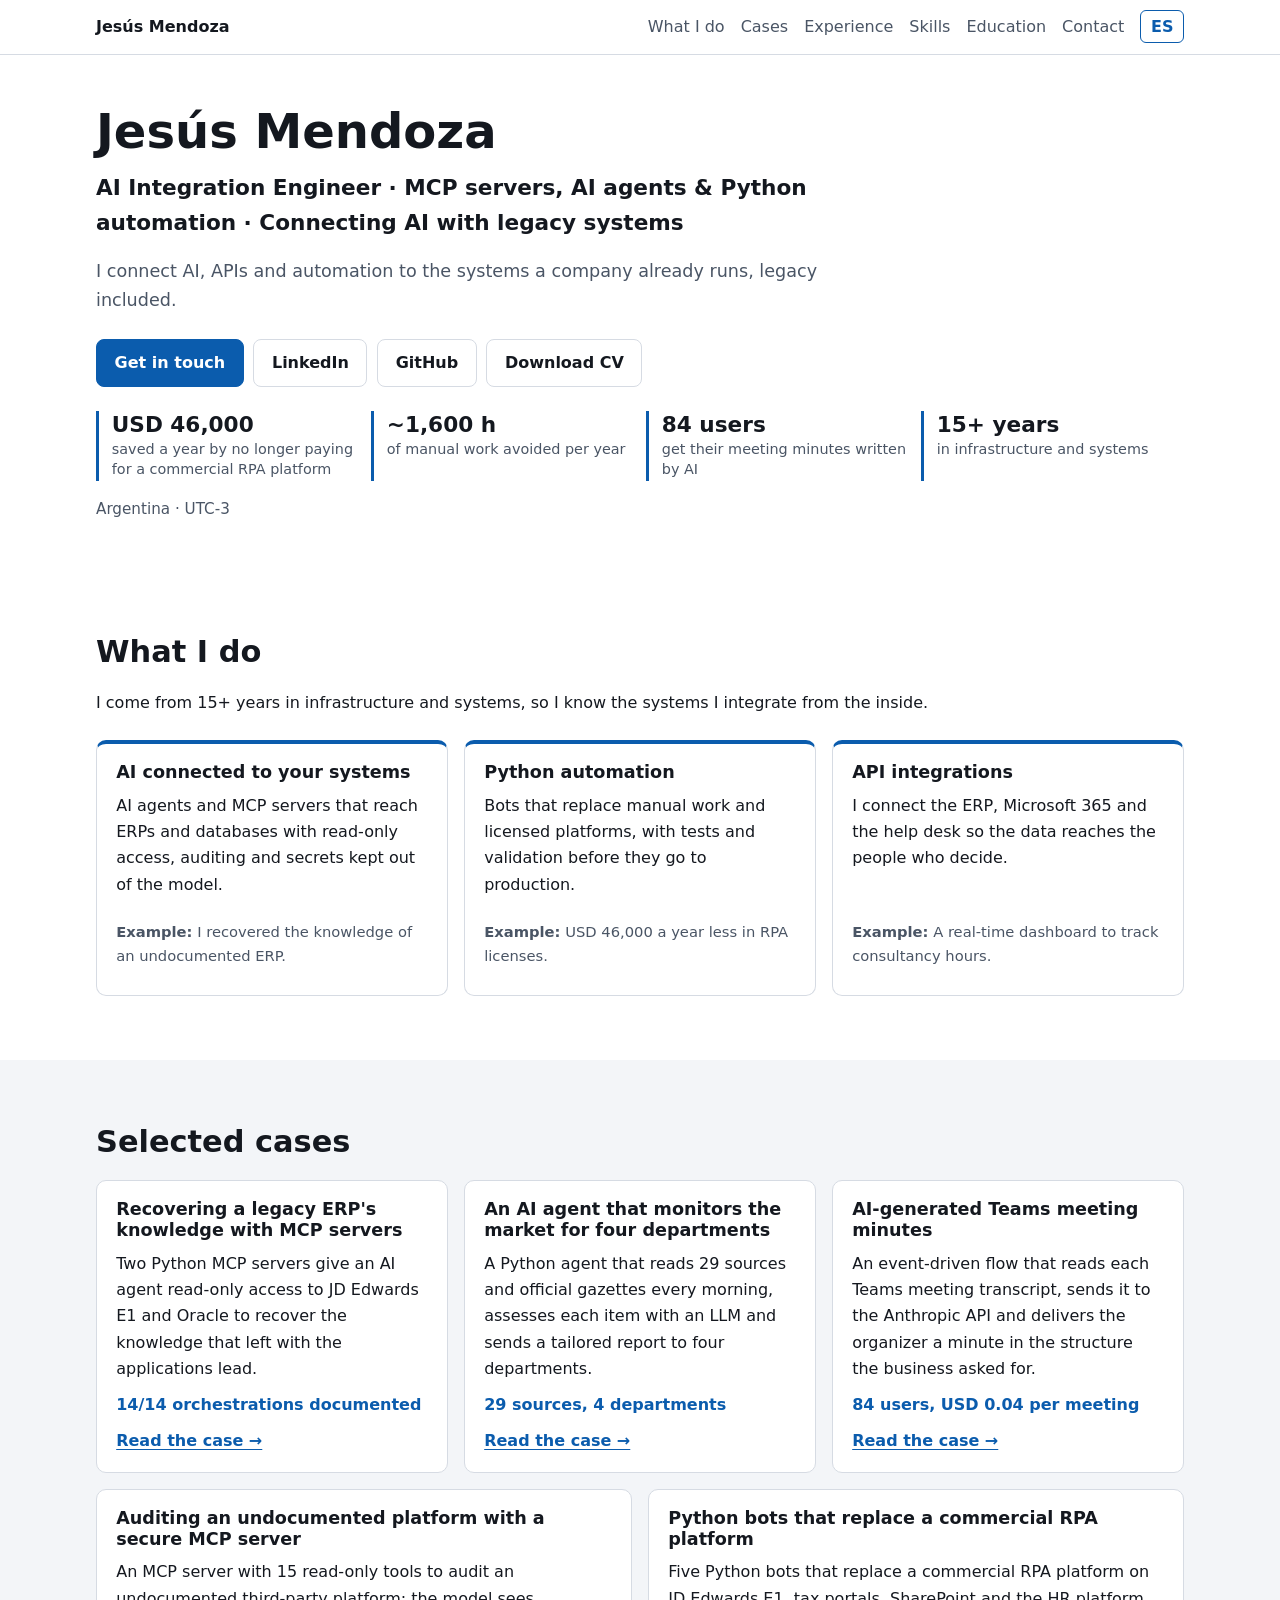
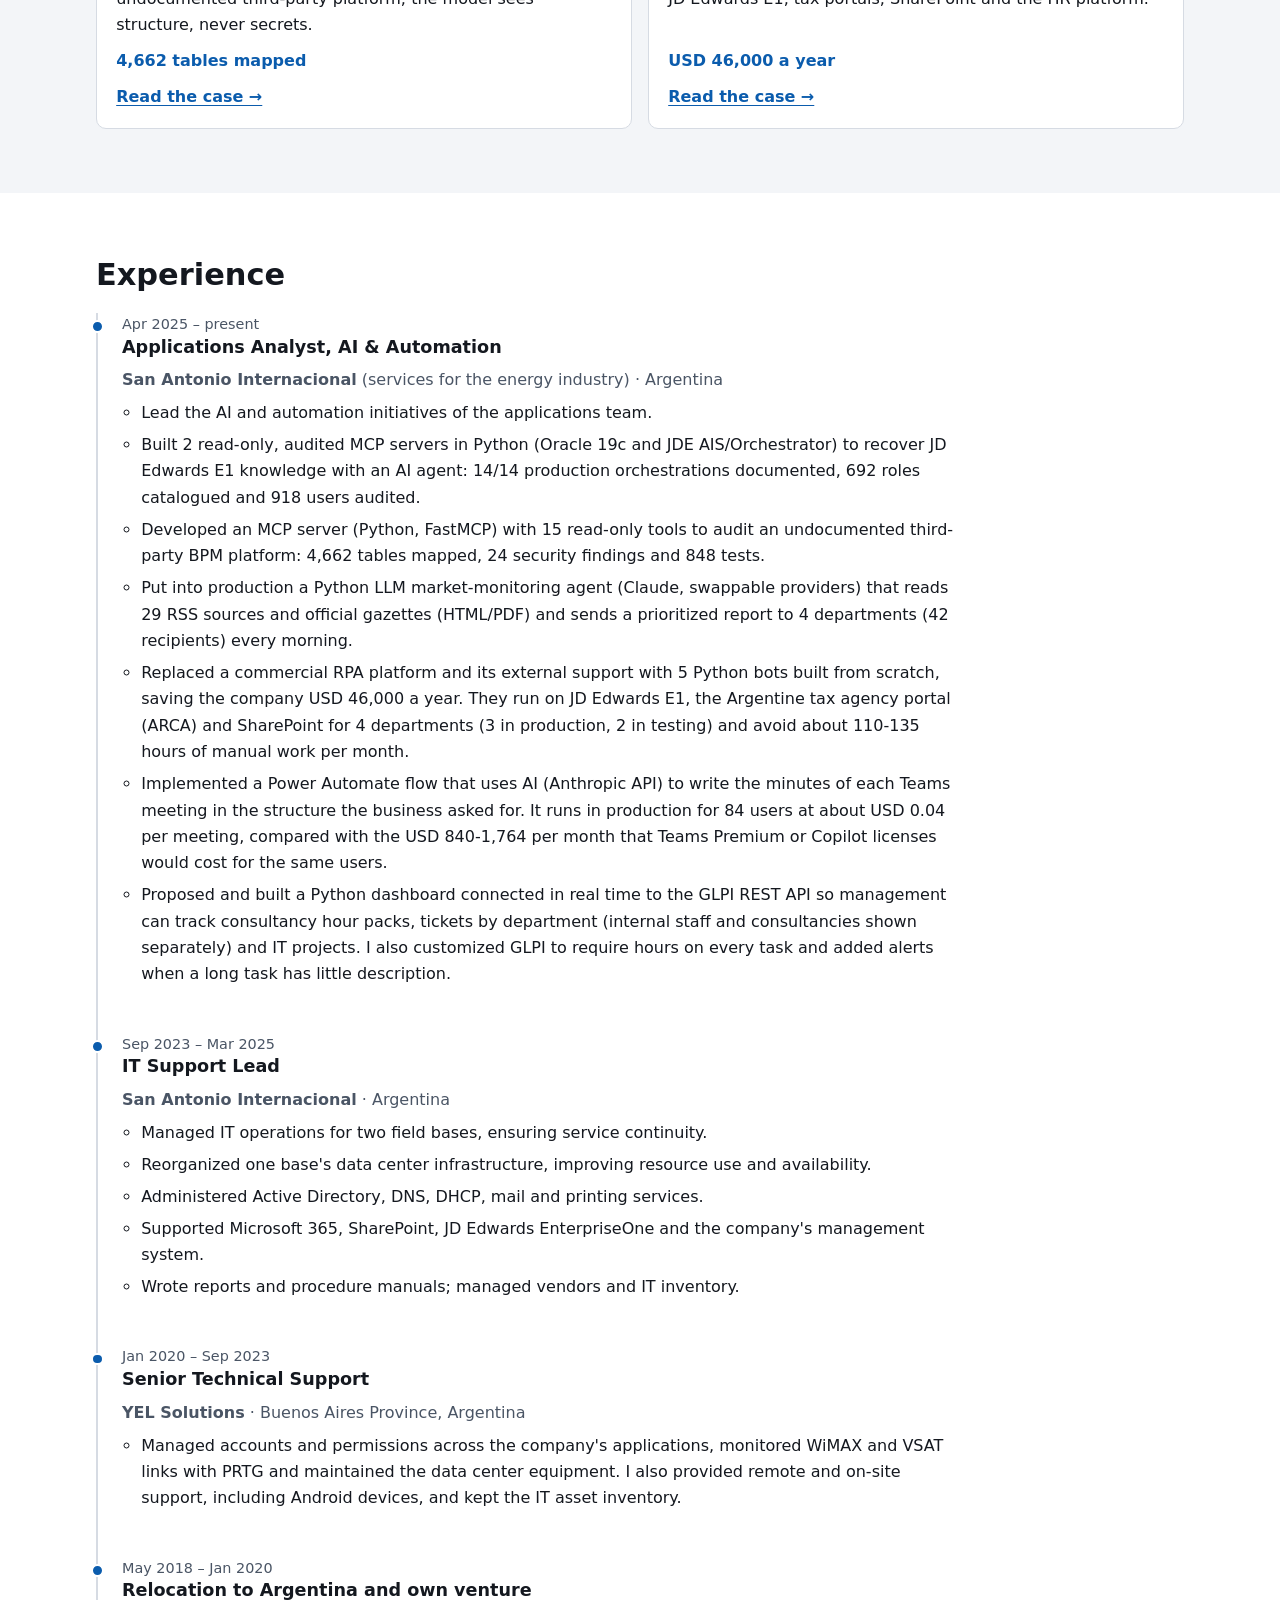
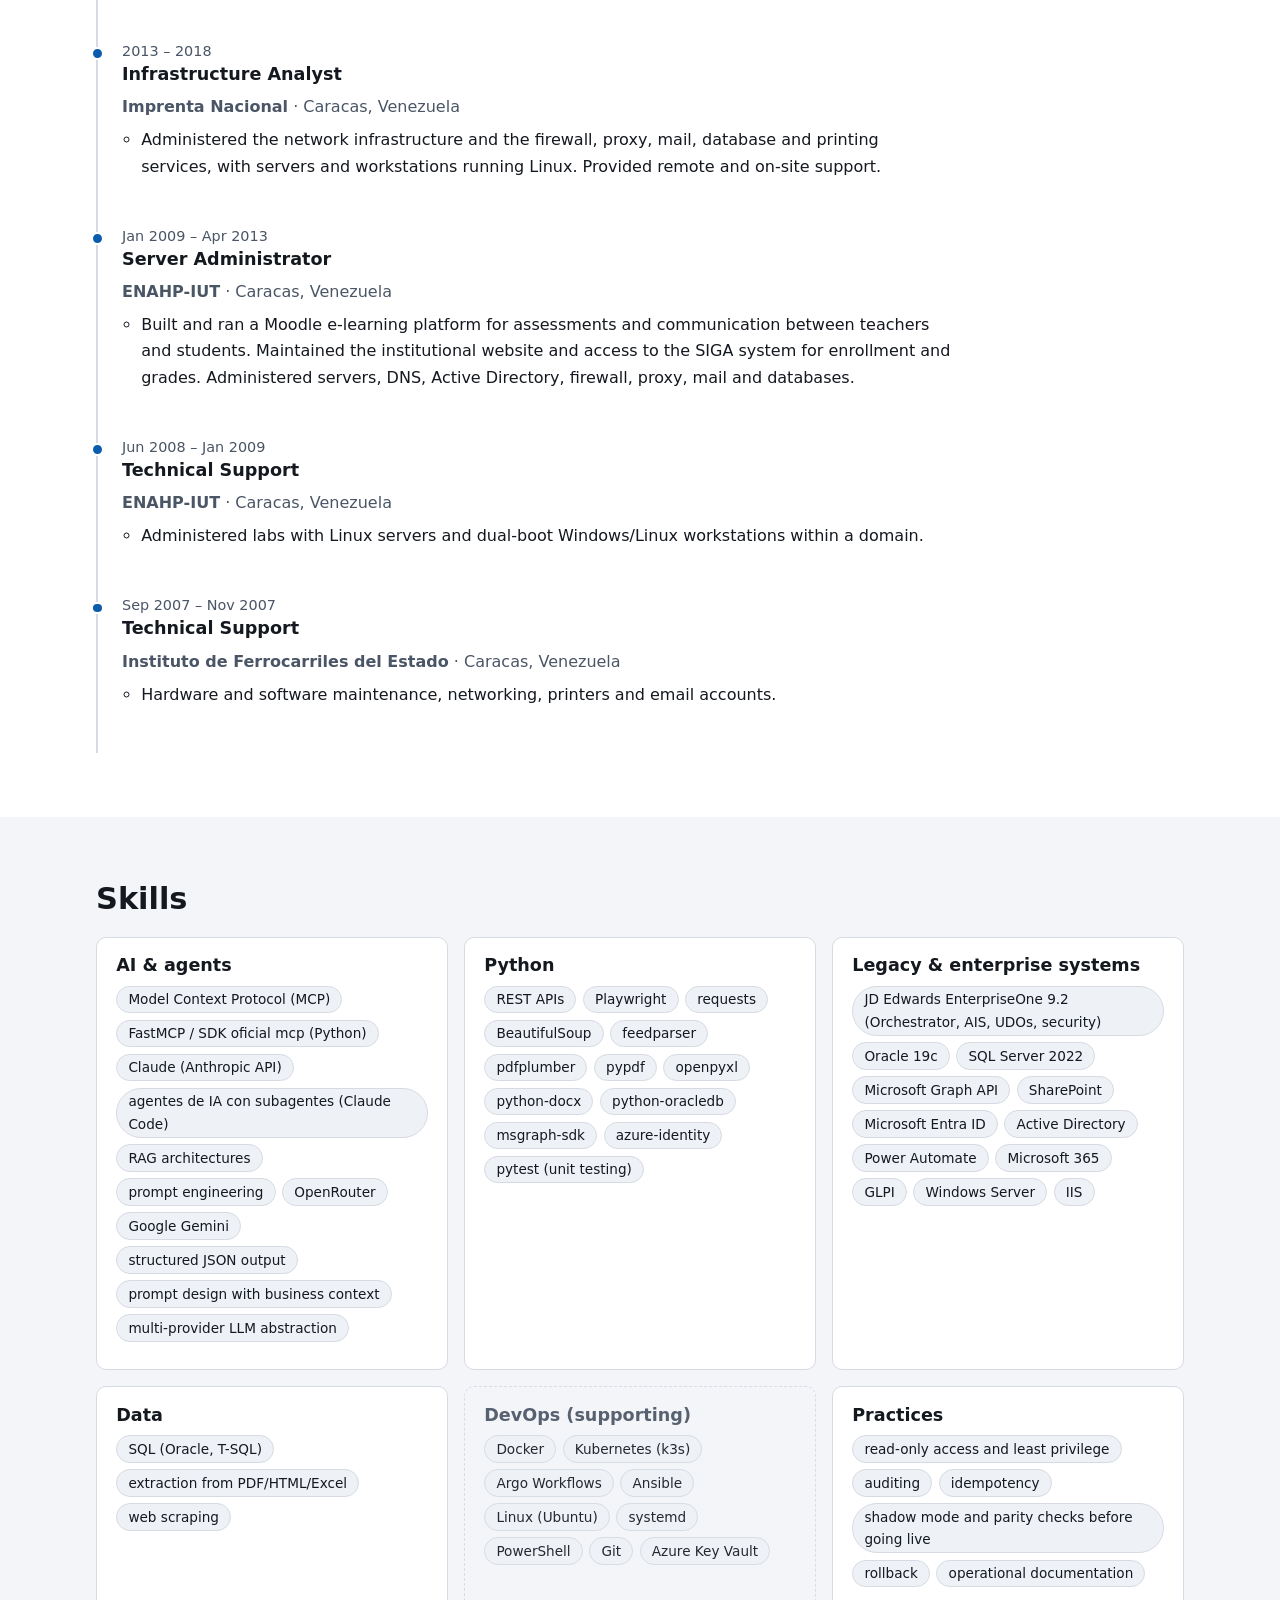
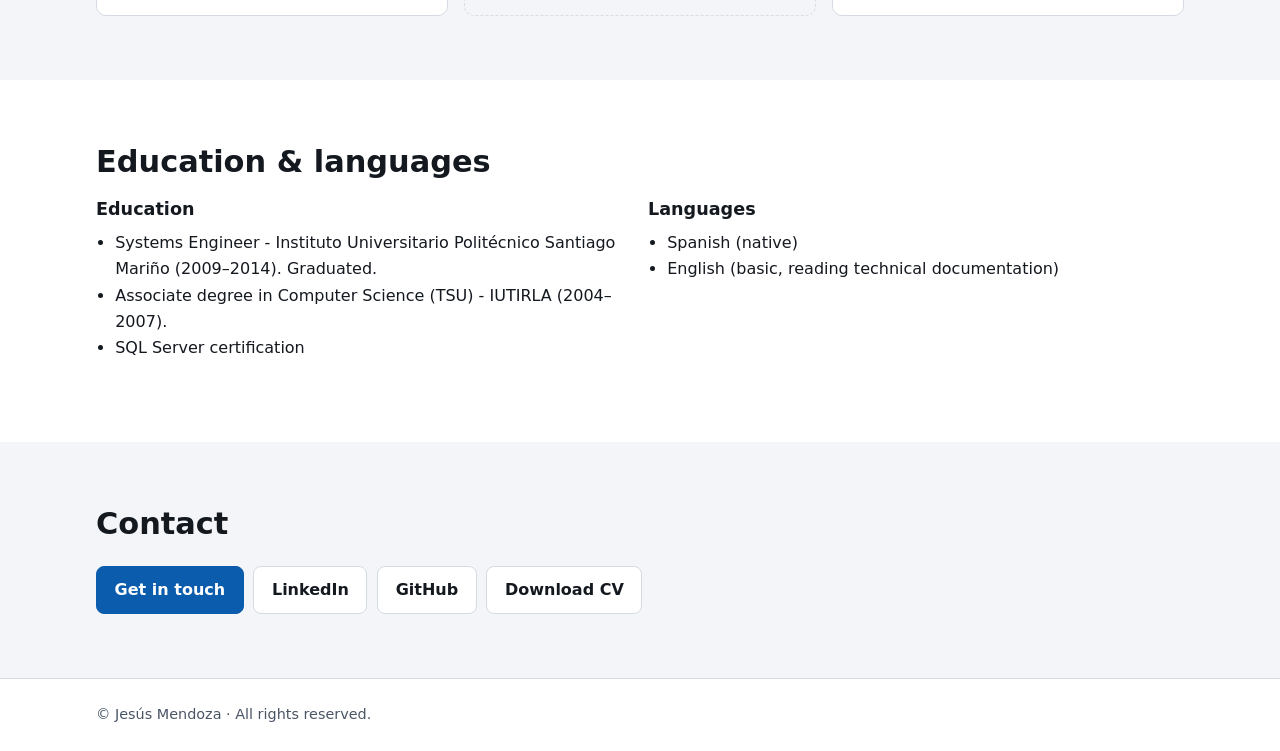
==== en/index.html @ 0bdad5e6 "Publish portfolio site" ====
<!doctype html>
<html lang="en">
<head>
<meta charset="utf-8">
<meta name="viewport" content="width=device-width, initial-scale=1">
<title>Jesús Mendoza - AI Integration Engineer</title>
<meta name="description" content="I connect AI, APIs and automation to the systems a company already runs, legacy included.">
<meta name="color-scheme" content="light dark">
<link rel="canonical" href="https://jesusmendoza-dev.github.io/en/">
<link rel="alternate" hreflang="es" href="https://jesusmendoza-dev.github.io/">
<link rel="alternate" hreflang="en" href="https://jesusmendoza-dev.github.io/en/">
<link rel="alternate" hreflang="x-default" href="https://jesusmendoza-dev.github.io/">
<meta property="og:type" content="website">
<meta property="og:site_name" content="Jesús Mendoza">
<meta property="og:title" content="Jesús Mendoza - AI Integration Engineer">
<meta property="og:description" content="I connect AI, APIs and automation to the systems a company already runs, legacy included.">
<meta property="og:url" content="https://jesusmendoza-dev.github.io/en/">
<meta property="og:locale" content="en_US">
<meta name="twitter:card" content="summary">
<link rel="icon" href="data:,">
<link rel="stylesheet" href="/assets/style.css">
<script type="application/ld+json">{"@context":"https://schema.org","@type":"Person","name":"Jesús Mendoza","jobTitle":"AI Integration Engineer","url":"https://jesusmendoza-dev.github.io/","sameAs":["https://www.linkedin.com/in/jesusmendoza-dev","https://github.com/jesusmendoza-dev"]}</script>
</head>
<body>
<a class="skip" href="#main">Skip to content</a>
<header class="site-header">
<div class="wrap bar">
<a class="brand" href="/en/">Jesús Mendoza</a>
<nav aria-label="Main" class="nav"><a href="/en/#que-hago">What I do</a><a href="/en/#casos">Cases</a><a href="/en/#experiencia">Experience</a><a href="/en/#aptitudes">Skills</a><a href="/en/#formacion">Education</a><a href="/en/#contacto">Contact</a></nav>
<a class="lang" href="/" hreflang="es" lang="es" aria-label="Español">ES</a>
</div>
</header>
<main id="main">
<section class="hero"><div class="wrap"><h1>Jesús Mendoza</h1><p class="headline">AI Integration Engineer · MCP servers, AI agents &amp; Python automation · Connecting AI with legacy systems</p><p class="hook">I connect AI, APIs and automation to the systems a company already runs, legacy included.</p><div class="cta"><a class="btn primary" href="mailto:jesusmendoza215@gmail.com">Get in touch</a><a class="btn" href="https://www.linkedin.com/in/jesusmendoza-dev" rel="me noopener">LinkedIn</a><a class="btn" href="https://github.com/jesusmendoza-dev" rel="me noopener">GitHub</a><a class="btn" href="/cv/jesus-mendoza-cv-en.pdf" download>Download CV</a></div><ul class="results"><li class="result"><strong>USD 46,000</strong><span>saved a year by no longer paying for a commercial RPA platform</span></li><li class="result"><strong>~1,600 h</strong><span>of manual work avoided per year</span></li><li class="result"><strong>84 users</strong><span>get their meeting minutes written by AI</span></li><li class="result"><strong>15+ years</strong><span>in infrastructure and systems</span></li></ul><p class="facts">Argentina · UTC-3</p></div></section><section id="que-hago" class="section"><div class="wrap"><h2>What I do</h2><div class="prose"><p class="do-intro">I come from 15+ years in infrastructure and systems, so I know the systems I integrate from the inside.</p></div><div class="pillars"><article class="pillar"><h3>AI connected to your systems</h3><p>AI agents and MCP servers that reach ERPs and databases with read-only access, auditing and secrets kept out of the model.</p><p class="example"><strong>Example:</strong> I recovered the knowledge of an undocumented ERP.</p></article><article class="pillar"><h3>Python automation</h3><p>Bots that replace manual work and licensed platforms, with tests and validation before they go to production.</p><p class="example"><strong>Example:</strong> USD 46,000 a year less in RPA licenses.</p></article><article class="pillar"><h3>API integrations</h3><p>I connect the ERP, Microsoft 365 and the help desk so the data reaches the people who decide.</p><p class="example"><strong>Example:</strong> A real-time dashboard to track consultancy hours.</p></article></div></div></section><section id="casos" class="section alt"><div class="wrap"><h2>Selected cases</h2><div class="cards"><article class="card"><h3><a href="/en/cases/mcp-erp-legacy/">Recovering a legacy ERP&#x27;s knowledge with MCP servers</a></h3><p>Two Python MCP servers give an AI agent read-only access to JD Edwards E1 and Oracle to recover the knowledge that left with the applications lead.</p><p class="metric">14/14 orchestrations documented</p><p class="more-p"><a class="more" href="/en/cases/mcp-erp-legacy/">Read the case →</a></p></article><article class="card"><h3><a href="/en/cases/agente-monitor/">An AI agent that monitors the market for four departments</a></h3><p>A Python agent that reads 29 sources and official gazettes every morning, assesses each item with an LLM and sends a tailored report to four departments.</p><p class="metric">29 sources, 4 departments</p><p class="more-p"><a class="more" href="/en/cases/agente-monitor/">Read the case →</a></p></article><article class="card"><h3><a href="/en/cases/minutas/">AI-generated Teams meeting minutes</a></h3><p>An event-driven flow that reads each Teams meeting transcript, sends it to the Anthropic API and delivers the organizer a minute in the structure the business asked for.</p><p class="metric">84 users, USD 0.04 per meeting</p><p class="more-p"><a class="more" href="/en/cases/minutas/">Read the case →</a></p></article><article class="card"><h3><a href="/en/cases/mcp-auditoria/">Auditing an undocumented platform with a secure MCP server</a></h3><p>An MCP server with 15 read-only tools to audit an undocumented third-party platform; the model sees structure, never secrets.</p><p class="metric">4,662 tables mapped</p><p class="more-p"><a class="more" href="/en/cases/mcp-auditoria/">Read the case →</a></p></article><article class="card"><h3><a href="/en/cases/bots-python/">Python bots that replace a commercial RPA platform</a></h3><p>Five Python bots that replace a commercial RPA platform on JD Edwards E1, tax portals, SharePoint and the HR platform.</p><p class="metric">USD 46,000 a year</p><p class="more-p"><a class="more" href="/en/cases/bots-python/">Read the case →</a></p></article></div></div></section><section id="experiencia" class="section"><div class="wrap"><h2>Experience</h2><ol class="timeline"><li class="job"><p class="dates">Apr 2025 – present</p><h3>Applications Analyst, AI &amp; Automation</h3><p class=meta><strong>San Antonio Internacional</strong> (services for the energy industry) · Argentina</p><ul><li>Lead the AI and automation initiatives of the applications team.</li><li>Built 2 read-only, audited MCP servers in Python (Oracle 19c and JDE AIS/Orchestrator) to recover JD Edwards E1 knowledge with an AI agent: 14/14 production orchestrations documented, 692 roles catalogued and 918 users audited.</li><li>Developed an MCP server (Python, FastMCP) with 15 read-only tools to audit an undocumented third-party BPM platform: 4,662 tables mapped, 24 security findings and 848 tests.</li><li>Put into production a Python LLM market-monitoring agent (Claude, swappable providers) that reads 29 RSS sources and official gazettes (HTML/PDF) and sends a prioritized report to 4 departments (42 recipients) every morning.</li><li>Replaced a commercial RPA platform and its external support with 5 Python bots built from scratch, saving the company USD 46,000 a year. They run on JD Edwards E1, the Argentine tax agency portal (ARCA) and SharePoint for 4 departments (3 in production, 2 in testing) and avoid about 110-135 hours of manual work per month.</li><li>Implemented a Power Automate flow that uses AI (Anthropic API) to write the minutes of each Teams meeting in the structure the business asked for. It runs in production for 84 users at about USD 0.04 per meeting, compared with the USD 840-1,764 per month that Teams Premium or Copilot licenses would cost for the same users.</li><li>Proposed and built a Python dashboard connected in real time to the GLPI REST API so management can track consultancy hour packs, tickets by department (internal staff and consultancies shown separately) and IT projects. I also customized GLPI to require hours on every task and added alerts when a long task has little description.</li></ul></li><li class="job"><p class="dates">Sep 2023 – Mar 2025</p><h3>IT Support Lead</h3><p class=meta><strong>San Antonio Internacional</strong> · Argentina</p><ul><li>Managed IT operations for two field bases, ensuring service continuity.</li><li>Reorganized one base&#x27;s data center infrastructure, improving resource use and availability.</li><li>Administered Active Directory, DNS, DHCP, mail and printing services.</li><li>Supported Microsoft 365, SharePoint, JD Edwards EnterpriseOne and the company&#x27;s management system.</li><li>Wrote reports and procedure manuals; managed vendors and IT inventory.</li></ul></li><li class="job"><p class="dates">Jan 2020 – Sep 2023</p><h3>Senior Technical Support</h3><p class=meta><strong>YEL Solutions</strong> · Buenos Aires Province, Argentina</p><ul><li>Managed accounts and permissions across the company&#x27;s applications, monitored WiMAX and VSAT links with PRTG and maintained the data center equipment. I also provided remote and on-site support, including Android devices, and kept the IT asset inventory.</li></ul></li><li class="job"><p class="dates">May 2018 – Jan 2020</p><h3>Relocation to Argentina and own venture</h3></li><li class="job"><p class="dates">2013 – 2018</p><h3>Infrastructure Analyst</h3><p class=meta><strong>Imprenta Nacional</strong> · Caracas, Venezuela</p><ul><li>Administered the network infrastructure and the firewall, proxy, mail, database and printing services, with servers and workstations running Linux. Provided remote and on-site support.</li></ul></li><li class="job"><p class="dates">Jan 2009 – Apr 2013</p><h3>Server Administrator</h3><p class=meta><strong>ENAHP-IUT</strong> · Caracas, Venezuela</p><ul><li>Built and ran a Moodle e-learning platform for assessments and communication between teachers and students. Maintained the institutional website and access to the SIGA system for enrollment and grades. Administered servers, DNS, Active Directory, firewall, proxy, mail and databases.</li></ul></li><li class="job"><p class="dates">Jun 2008 – Jan 2009</p><h3>Technical Support</h3><p class=meta><strong>ENAHP-IUT</strong> · Caracas, Venezuela</p><ul><li>Administered labs with Linux servers and dual-boot Windows/Linux workstations within a domain.</li></ul></li><li class="job"><p class="dates">Sep 2007 – Nov 2007</p><h3>Technical Support</h3><p class=meta><strong>Instituto de Ferrocarriles del Estado</strong> · Caracas, Venezuela</p><ul><li>Hardware and software maintenance, networking, printers and email accounts.</li></ul></li></ol></div></section><section id="aptitudes" class="section alt"><div class="wrap"><h2>Skills</h2><div class="skills"><div class="skill"><h3>AI &amp; agents</h3><ul class="chips"><li>Model Context Protocol (MCP)</li><li>FastMCP / SDK oficial mcp (Python)</li><li>Claude (Anthropic API)</li><li>agentes de IA con subagentes (Claude Code)</li><li>RAG architectures</li><li>prompt engineering</li><li>OpenRouter</li><li>Google Gemini</li><li>structured JSON output</li><li>prompt design with business context</li><li>multi-provider LLM abstraction</li></ul></div><div class="skill"><h3>Python</h3><ul class="chips"><li>REST APIs</li><li>Playwright</li><li>requests</li><li>BeautifulSoup</li><li>feedparser</li><li>pdfplumber</li><li>pypdf</li><li>openpyxl</li><li>python-docx</li><li>python-oracledb</li><li>msgraph-sdk</li><li>azure-identity</li><li>pytest (unit testing)</li></ul></div><div class="skill"><h3>Legacy &amp; enterprise systems</h3><ul class="chips"><li>JD Edwards EnterpriseOne 9.2 (Orchestrator, AIS, UDOs, security)</li><li>Oracle 19c</li><li>SQL Server 2022</li><li>Microsoft Graph API</li><li>SharePoint</li><li>Microsoft Entra ID</li><li>Active Directory</li><li>Power Automate</li><li>Microsoft 365</li><li>GLPI</li><li>Windows Server</li><li>IIS</li></ul></div><div class="skill"><h3>Data</h3><ul class="chips"><li>SQL (Oracle, T-SQL)</li><li>extraction from PDF/HTML/Excel</li><li>web scraping</li></ul></div><div class="skill secondary"><h3>DevOps (supporting)</h3><ul class="chips"><li>Docker</li><li>Kubernetes (k3s)</li><li>Argo Workflows</li><li>Ansible</li><li>Linux (Ubuntu)</li><li>systemd</li><li>PowerShell</li><li>Git</li><li>Azure Key Vault</li></ul></div><div class="skill"><h3>Practices</h3><ul class="chips"><li>read-only access and least privilege</li><li>auditing</li><li>idempotency</li><li>shadow mode and parity checks before going live</li><li>rollback</li><li>operational documentation</li></ul></div></div></div></section><section id="formacion" class="section"><div class="wrap"><h2>Education &amp; languages</h2><div class="two"><div><h3>Education</h3><ul><li>Systems Engineer - Instituto Universitario Politécnico Santiago Mariño (2009–2014). Graduated.</li><li>Associate degree in Computer Science (TSU) - IUTIRLA (2004–2007).</li><li>SQL Server certification</li></ul></div><div><h3>Languages</h3><ul><li>Spanish (native)</li><li>English (basic, reading technical documentation)</li></ul></div></div></div></section><section id="contacto" class="section alt"><div class="wrap"><h2>Contact</h2><div class="cta"><a class="btn primary" href="mailto:jesusmendoza215@gmail.com">Get in touch</a><a class="btn" href="https://www.linkedin.com/in/jesusmendoza-dev" rel="me noopener">LinkedIn</a><a class="btn" href="https://github.com/jesusmendoza-dev" rel="me noopener">GitHub</a><a class="btn" href="/cv/jesus-mendoza-cv-en.pdf" download>Download CV</a></div></div></section>
</main>
<footer class="site-footer"><div class="wrap">&copy; Jesús Mendoza · All rights reserved.</div></footer>
</body>
</html>
---- assets/style.css ----
/* Hand-written, no framework. Source lives in tools/; build.py copies it to site/assets/. */
:root {
  --bg: #ffffff; --bg-alt: #f3f5f8; --fg: #14181f; --muted: #4a5565; --line: #d6dbe3;
  --accent: #0b5cad; --accent-fg: #ffffff; --card: #ffffff; --code-bg: #eef1f5;
  --radius: 10px; --max: 68rem;
  --font: system-ui, -apple-system, "Segoe UI", Roboto, "Helvetica Neue", Arial, sans-serif;
  --mono: ui-monospace, SFMono-Regular, Menlo, Consolas, monospace;
  color-scheme: light dark;
}
@media (prefers-color-scheme: dark) {
  :root {
    --bg: #0f1419; --bg-alt: #161d26; --fg: #e8ecf1; --muted: #a9b4c2; --line: #2b3542;
    --accent: #7db7ff; --accent-fg: #0b1220; --card: #131a22; --code-bg: #1b2430;
  }
}
*, *::before, *::after { box-sizing: border-box; }
html { scroll-padding-top: 4.5rem; }
@media (prefers-reduced-motion: no-preference) { html { scroll-behavior: smooth; } }
body { margin: 0; font: 1rem/1.65 var(--font); color: var(--fg); background: var(--bg); }
.wrap { width: min(100% - 2rem, var(--max)); margin-inline: auto; }
a { color: var(--accent); text-underline-offset: 0.2em; }
a:focus-visible, .btn:focus-visible { outline: 3px solid var(--accent); outline-offset: 3px; border-radius: 4px; }
h1, h2, h3 { line-height: 1.2; margin: 0 0 0.6rem; }
h1 { font-size: clamp(2rem, 5vw, 3rem); }
h2 { font-size: clamp(1.5rem, 3vw, 1.9rem); margin-bottom: 1.2rem; }
h3 { font-size: 1.1rem; }
p, ul, ol { margin: 0 0 1rem; }

.skip { position: absolute; left: -999px; top: 0; background: var(--accent); color: var(--accent-fg); padding: 0.6rem 1rem; z-index: 20; }
.skip:focus { left: 0.5rem; top: 0.5rem; }

.site-header { position: sticky; top: 0; z-index: 10; background: var(--bg); border-bottom: 1px solid var(--line); }
.bar { display: flex; align-items: center; gap: 1rem; padding-block: 0.6rem; flex-wrap: wrap; }
.brand { font-weight: 700; color: var(--fg); text-decoration: none; margin-right: auto; }
.nav { display: flex; gap: 0.25rem 1rem; flex-wrap: wrap; }
.nav a { color: var(--muted); text-decoration: none; padding: 0.25rem 0; }
.nav a:hover { color: var(--accent); text-decoration: underline; }
.lang { border: 1px solid var(--accent); border-radius: 6px; padding: 0.15rem 0.6rem; font-weight: 700; text-decoration: none; }

.hero { padding: clamp(3rem, 9vw, 6rem) 0 clamp(2rem, 6vw, 4rem); }
.eyebrow { color: var(--accent); font-weight: 700; letter-spacing: 0.04em; text-transform: uppercase; font-size: 0.85rem; margin-bottom: 0.5rem; }
.headline { font-size: clamp(1.1rem, 2.4vw, 1.35rem); font-weight: 600; max-width: 46rem; }
.hook { font-size: 1.1rem; color: var(--muted); max-width: 46rem; }
.facts { color: var(--muted); font-size: 0.95rem; margin-top: 1rem; }
.cta { display: flex; flex-wrap: wrap; gap: 0.6rem; margin: 1.5rem 0 0; }
.btn { display: inline-block; padding: 0.6rem 1.1rem; border: 1px solid var(--line); border-radius: 8px; color: var(--fg); text-decoration: none; font-weight: 600; background: var(--card); }
.btn:hover { border-color: var(--accent); color: var(--accent); }
.btn.primary { background: var(--accent); color: var(--accent-fg); border-color: var(--accent); }
.btn.primary:hover { filter: brightness(1.08); color: var(--accent-fg); }

.section { padding: clamp(2.5rem, 6vw, 4rem) 0; }
.section.alt { background: var(--bg-alt); }
.prose { max-width: 46rem; }
.prose h2 { font-size: 1.35rem; margin-top: 2rem; }

.pillars, .cards, .skills, .two { display: grid; gap: 1rem; grid-template-columns: repeat(auto-fit, minmax(16rem, 1fr)); }
.pillars { margin-top: 1.5rem; }
.pillar, .card, .skill { background: var(--card); border: 1px solid var(--line); border-radius: var(--radius); padding: 1.1rem 1.2rem; }
.pillar { border-top: 4px solid var(--accent); }
.pillar p, .card p { margin-bottom: 0.6rem; }
.secondary { border-top-color: var(--line); opacity: 0.92; }
.pillar.secondary, .skill.secondary { background: transparent; border-style: dashed; }
.pillar.secondary h3, .skill.secondary h3 { color: var(--muted); }
.card h3 a { color: var(--fg); text-decoration: none; }
.card h3 a:hover { color: var(--accent); text-decoration: underline; }
.card.brief { background: transparent; border-style: dashed; }
.tag { color: var(--muted); font-size: 0.8rem; text-transform: uppercase; letter-spacing: 0.05em; margin-bottom: 0.3rem; }
.more { font-weight: 600; }

.chips { display: flex; flex-wrap: wrap; gap: 0.4rem; list-style: none; padding: 0; margin: 0.6rem 0; }
.chips li { background: var(--code-bg); border: 1px solid var(--line); border-radius: 999px; padding: 0.1rem 0.7rem; font-size: 0.85rem; }
.chips.small li { font-size: 0.78rem; }
.skill h3 { margin-bottom: 0.2rem; }
.skills { grid-template-columns: repeat(auto-fit, minmax(20rem, 1fr)); }

.timeline { list-style: none; padding: 0; margin: 0; border-left: 2px solid var(--line); }
.job { position: relative; padding: 0 0 1.8rem 1.5rem; }
.job::before { content: ""; position: absolute; left: -0.45rem; top: 0.45rem; width: 0.8rem; height: 0.8rem; border-radius: 50%; background: var(--accent); border: 2px solid var(--bg); }
.job .dates { color: var(--muted); font-size: 0.9rem; margin: 0; font-variant-numeric: tabular-nums; }
.job .meta { color: var(--muted); margin-bottom: 0.4rem; }
.job ul { padding-left: 1.2rem; max-width: 52rem; }
.job li { margin-bottom: 0.35rem; }

.two ul { padding-left: 1.2rem; }

.case { padding-block: 2rem 4rem; }
.case .prose { margin-top: 1rem; }
.stack-label { color: var(--muted); font-size: 0.85rem; margin: 1rem 0 0; text-transform: uppercase; letter-spacing: 0.05em; }
.diagram { margin: 1rem 0; overflow-x: auto; background: var(--card); border: 1px solid var(--line); border-radius: var(--radius); padding: 1rem; }
pre { overflow-x: auto; background: var(--code-bg); border-radius: 8px; padding: 0.9rem; font: 0.85rem/1.5 var(--mono); }
.diagram pre { margin: 0; background: transparent; padding: 0; }
code { font-family: var(--mono); font-size: 0.9em; background: var(--code-bg); padding: 0.05em 0.3em; border-radius: 4px; }
pre code { background: none; padding: 0; }

.site-footer { border-top: 1px solid var(--line); padding: 1.5rem 0; color: var(--muted); font-size: 0.9rem; }

@media (max-width: 40rem) {
  .nav { order: 3; width: 100%; font-size: 0.95rem; }
  .skills { grid-template-columns: 1fr; }
}
@media print { .site-header, .cta { display: none; } }

/* home polish */
.hero { padding: clamp(1.75rem, 5vw, 3rem) 0 clamp(1.25rem, 3vw, 2rem); }
#que-hago .prose { max-width: none; }
.do-intro { text-wrap: pretty; }
.pillar .example { margin-top: auto; padding-top: 0.75rem; font-size: 0.92em; color: var(--muted, #5b6472); }
.pillar { display: flex; flex-direction: column; }
.results { list-style: none; padding: 0; margin: 1.5rem 0 0; display: grid; gap: 0.75rem;
  grid-template-columns: repeat(auto-fit, minmax(12rem, 1fr)); }
.result { border-left: 3px solid var(--accent); padding: 0.1rem 0 0.1rem 0.8rem; display: flex; flex-direction: column; }
.result strong { font-size: 1.35rem; line-height: 1.25; font-variant-numeric: tabular-nums; }
.result span { color: var(--muted); font-size: 0.9rem; line-height: 1.4; }
.cards { grid-template-columns: repeat(auto-fit, minmax(17rem, 1fr)); }
@media (min-width: 62rem) {
  .cards { grid-template-columns: repeat(6, 1fr); }
  .cards .card { grid-column: span 2; }
  .cards .card:nth-last-child(2):nth-child(4), .cards .card:last-child:nth-child(5) { grid-column: span 3; }
}
.card { display: flex; flex-direction: column; }
.card .metric { margin-top: auto; font-weight: 700; color: var(--accent); }
.card .more-p { margin-bottom: 0; }
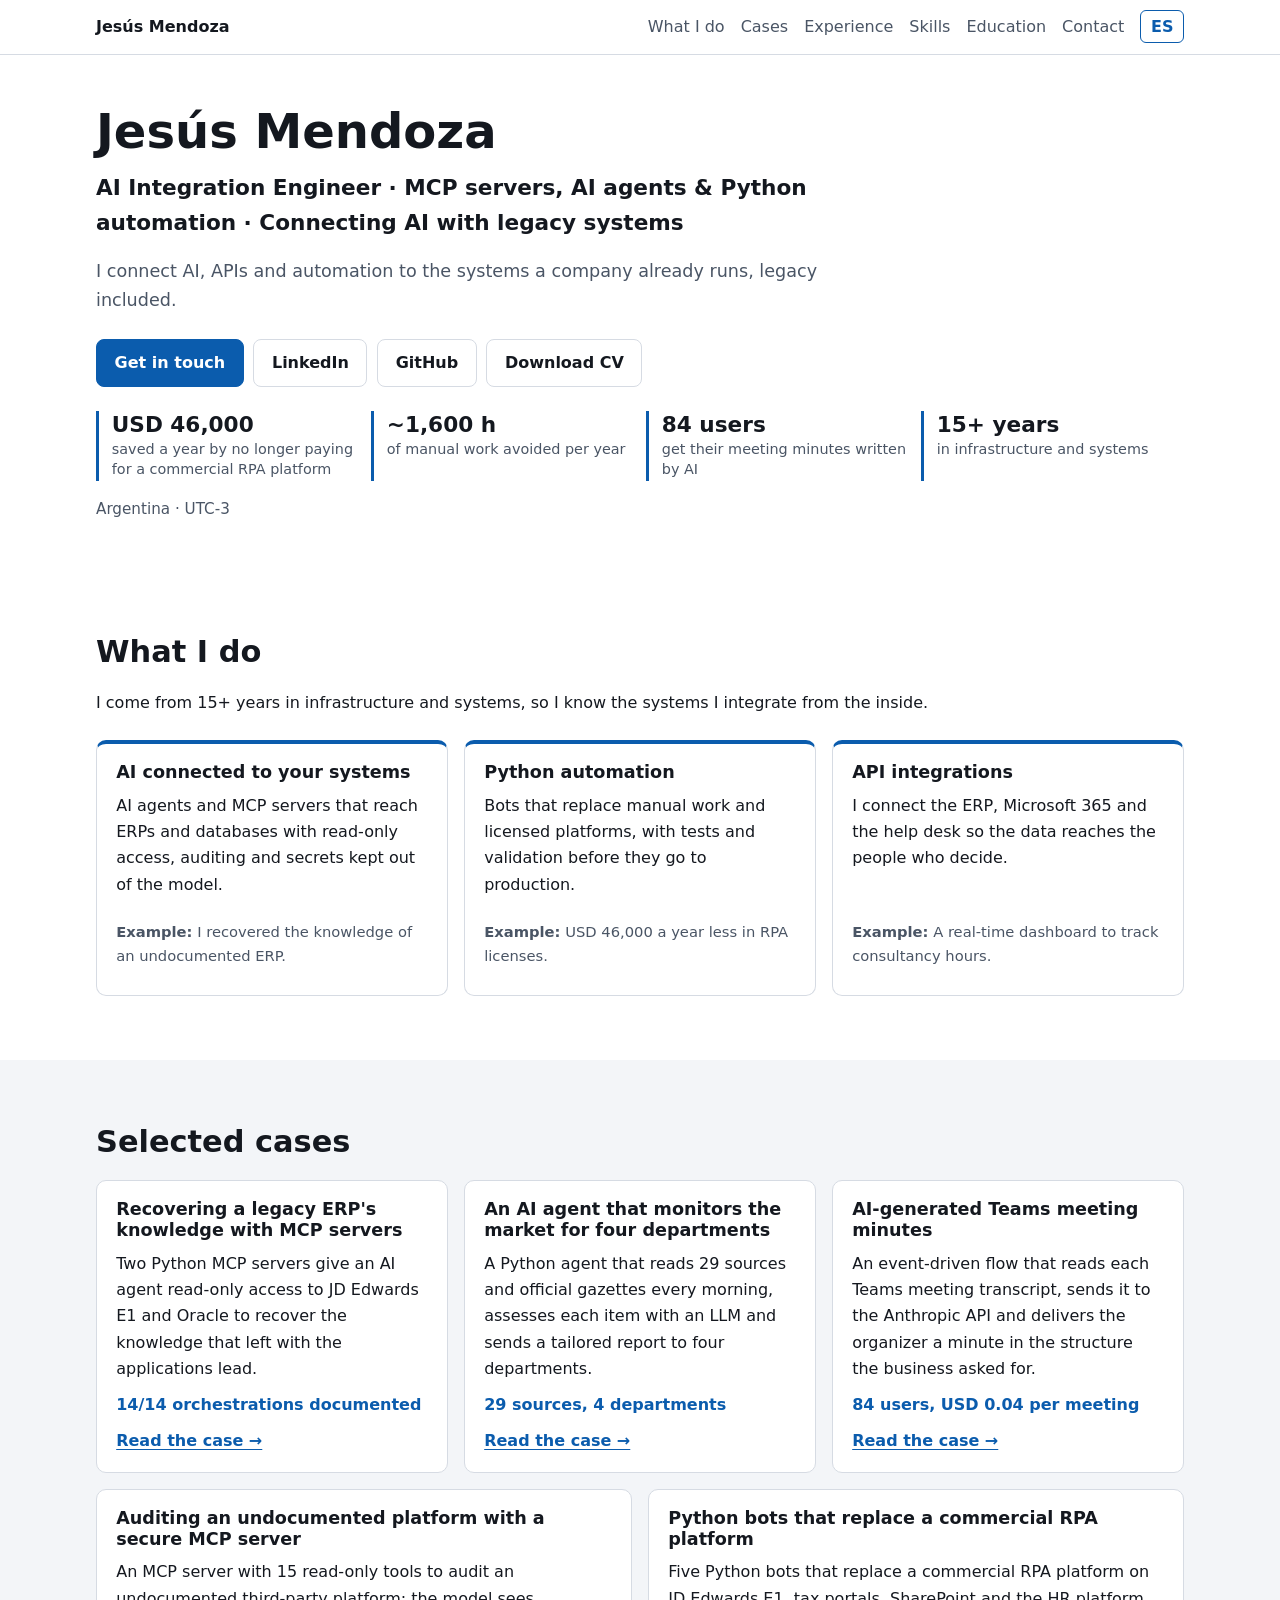
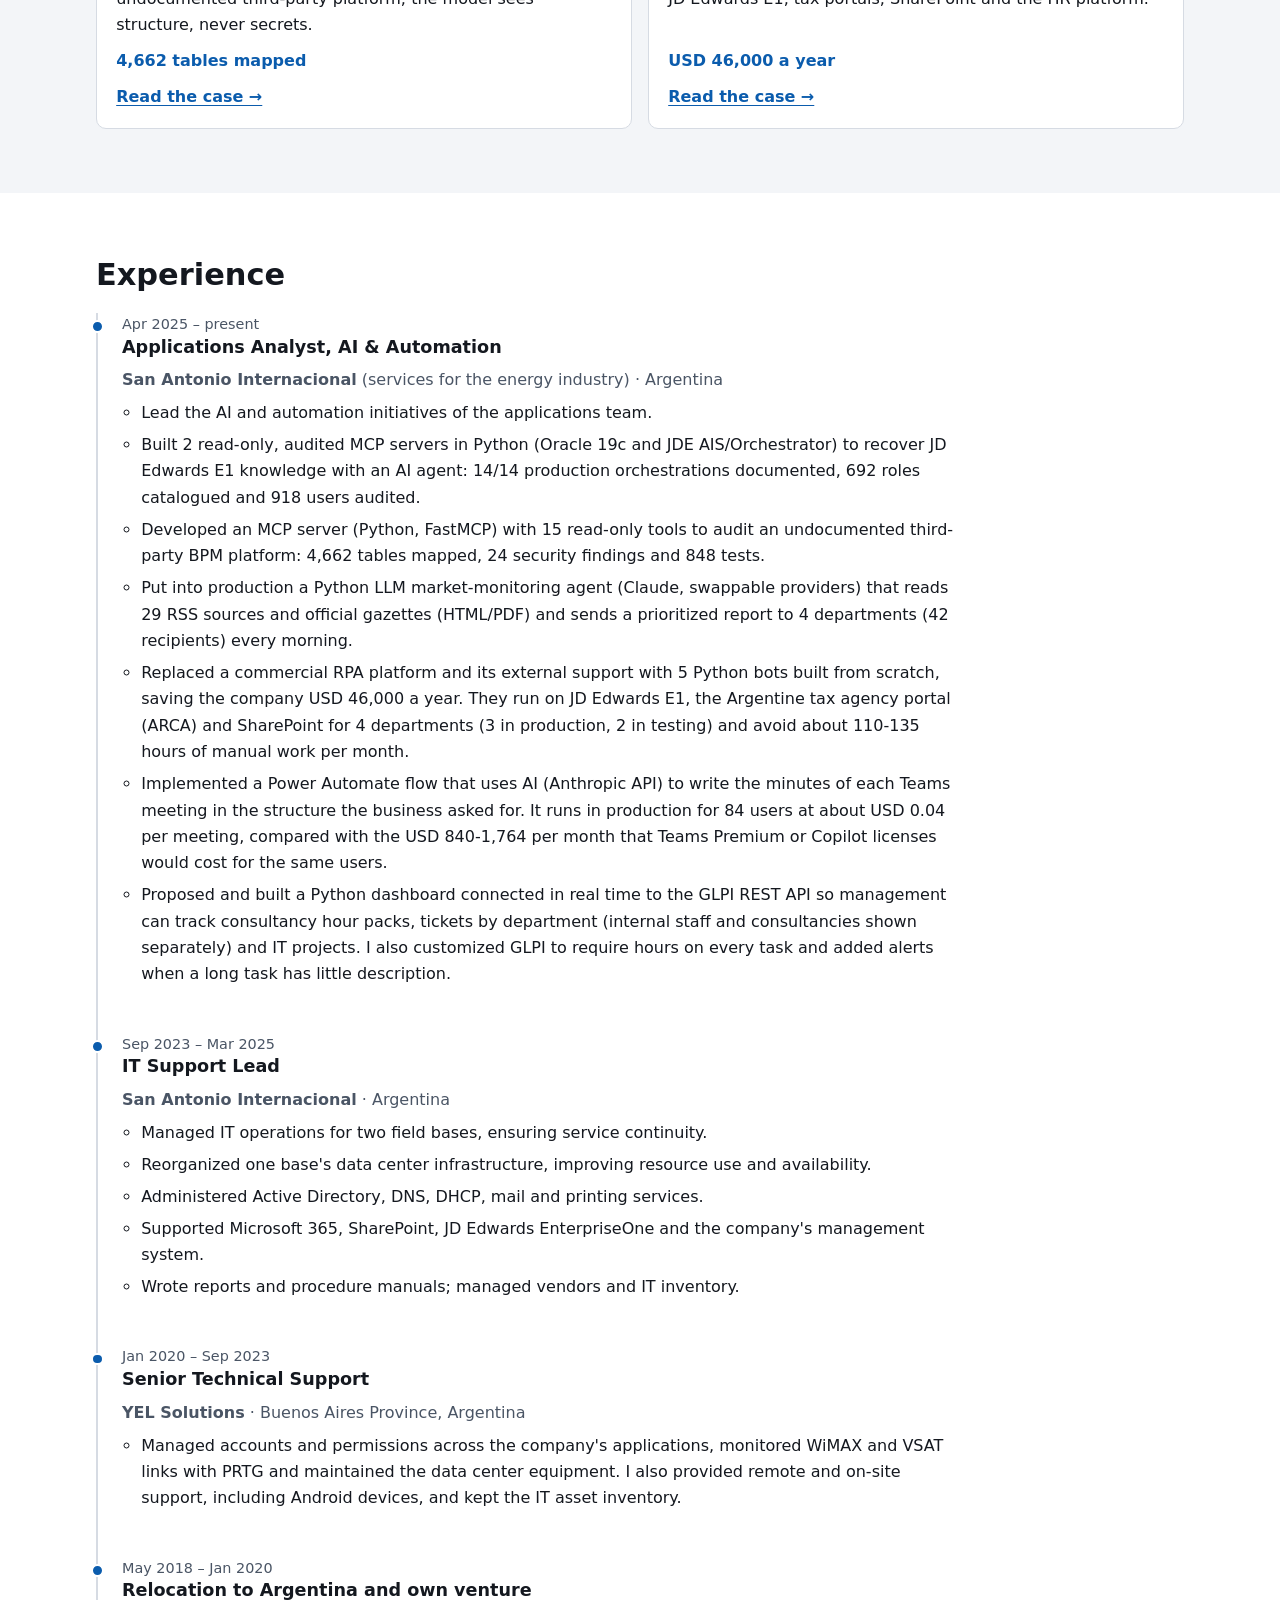
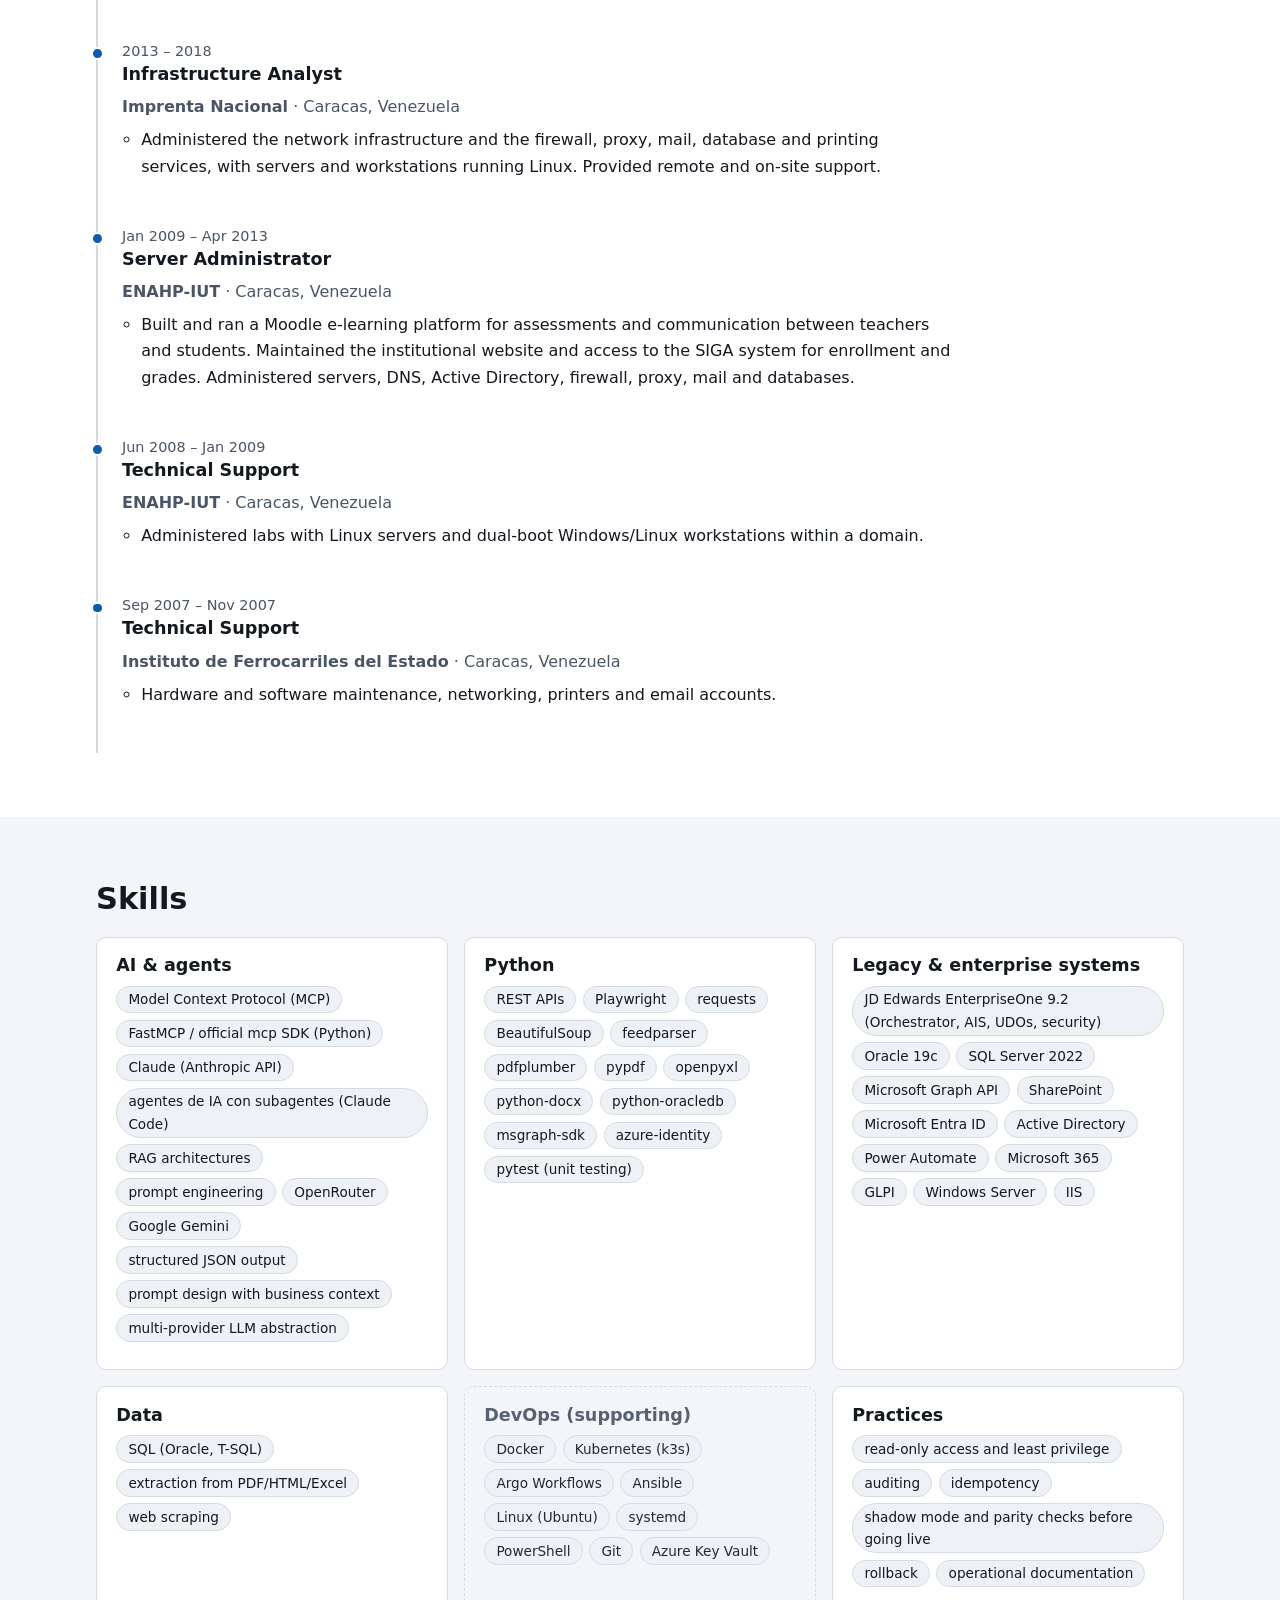
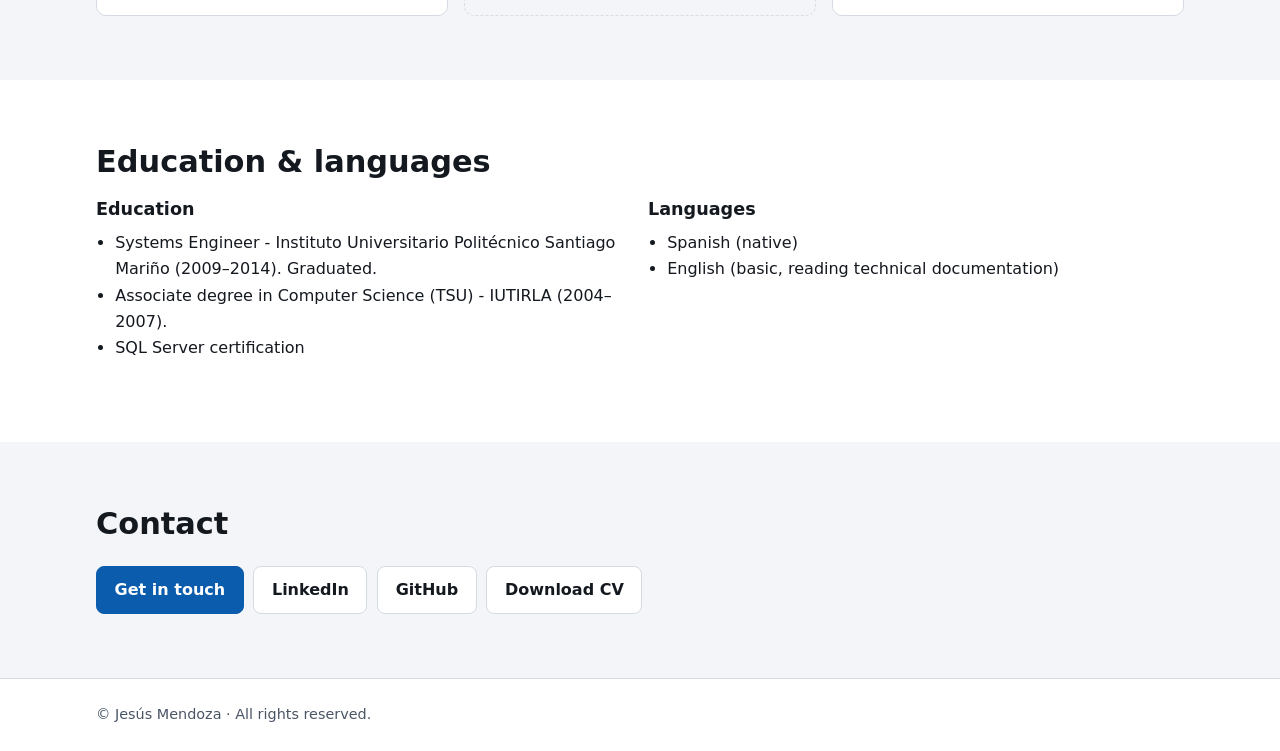
==== commit b13f3e60: "Update case pages: full-width text, readable diagrams, EN diagrams" ====
--- a/en/index.html
+++ b/en/index.html
@@ -31,7 +31,7 @@
 </div>
 </header>
 <main id="main">
-<section class="hero"><div class="wrap"><h1>Jesús Mendoza</h1><p class="headline">AI Integration Engineer · MCP servers, AI agents &amp; Python automation · Connecting AI with legacy systems</p><p class="hook">I connect AI, APIs and automation to the systems a company already runs, legacy included.</p><div class="cta"><a class="btn primary" href="mailto:jesusmendoza215@gmail.com">Get in touch</a><a class="btn" href="https://www.linkedin.com/in/jesusmendoza-dev" rel="me noopener">LinkedIn</a><a class="btn" href="https://github.com/jesusmendoza-dev" rel="me noopener">GitHub</a><a class="btn" href="/cv/jesus-mendoza-cv-en.pdf" download>Download CV</a></div><ul class="results"><li class="result"><strong>USD 46,000</strong><span>saved a year by no longer paying for a commercial RPA platform</span></li><li class="result"><strong>~1,600 h</strong><span>of manual work avoided per year</span></li><li class="result"><strong>84 users</strong><span>get their meeting minutes written by AI</span></li><li class="result"><strong>15+ years</strong><span>in infrastructure and systems</span></li></ul><p class="facts">Argentina · UTC-3</p></div></section><section id="que-hago" class="section"><div class="wrap"><h2>What I do</h2><div class="prose"><p class="do-intro">I come from 15+ years in infrastructure and systems, so I know the systems I integrate from the inside.</p></div><div class="pillars"><article class="pillar"><h3>AI connected to your systems</h3><p>AI agents and MCP servers that reach ERPs and databases with read-only access, auditing and secrets kept out of the model.</p><p class="example"><strong>Example:</strong> I recovered the knowledge of an undocumented ERP.</p></article><article class="pillar"><h3>Python automation</h3><p>Bots that replace manual work and licensed platforms, with tests and validation before they go to production.</p><p class="example"><strong>Example:</strong> USD 46,000 a year less in RPA licenses.</p></article><article class="pillar"><h3>API integrations</h3><p>I connect the ERP, Microsoft 365 and the help desk so the data reaches the people who decide.</p><p class="example"><strong>Example:</strong> A real-time dashboard to track consultancy hours.</p></article></div></div></section><section id="casos" class="section alt"><div class="wrap"><h2>Selected cases</h2><div class="cards"><article class="card"><h3><a href="/en/cases/mcp-erp-legacy/">Recovering a legacy ERP&#x27;s knowledge with MCP servers</a></h3><p>Two Python MCP servers give an AI agent read-only access to JD Edwards E1 and Oracle to recover the knowledge that left with the applications lead.</p><p class="metric">14/14 orchestrations documented</p><p class="more-p"><a class="more" href="/en/cases/mcp-erp-legacy/">Read the case →</a></p></article><article class="card"><h3><a href="/en/cases/agente-monitor/">An AI agent that monitors the market for four departments</a></h3><p>A Python agent that reads 29 sources and official gazettes every morning, assesses each item with an LLM and sends a tailored report to four departments.</p><p class="metric">29 sources, 4 departments</p><p class="more-p"><a class="more" href="/en/cases/agente-monitor/">Read the case →</a></p></article><article class="card"><h3><a href="/en/cases/minutas/">AI-generated Teams meeting minutes</a></h3><p>An event-driven flow that reads each Teams meeting transcript, sends it to the Anthropic API and delivers the organizer a minute in the structure the business asked for.</p><p class="metric">84 users, USD 0.04 per meeting</p><p class="more-p"><a class="more" href="/en/cases/minutas/">Read the case →</a></p></article><article class="card"><h3><a href="/en/cases/mcp-auditoria/">Auditing an undocumented platform with a secure MCP server</a></h3><p>An MCP server with 15 read-only tools to audit an undocumented third-party platform; the model sees structure, never secrets.</p><p class="metric">4,662 tables mapped</p><p class="more-p"><a class="more" href="/en/cases/mcp-auditoria/">Read the case →</a></p></article><article class="card"><h3><a href="/en/cases/bots-python/">Python bots that replace a commercial RPA platform</a></h3><p>Five Python bots that replace a commercial RPA platform on JD Edwards E1, tax portals, SharePoint and the HR platform.</p><p class="metric">USD 46,000 a year</p><p class="more-p"><a class="more" href="/en/cases/bots-python/">Read the case →</a></p></article></div></div></section><section id="experiencia" class="section"><div class="wrap"><h2>Experience</h2><ol class="timeline"><li class="job"><p class="dates">Apr 2025 – present</p><h3>Applications Analyst, AI &amp; Automation</h3><p class=meta><strong>San Antonio Internacional</strong> (services for the energy industry) · Argentina</p><ul><li>Lead the AI and automation initiatives of the applications team.</li><li>Built 2 read-only, audited MCP servers in Python (Oracle 19c and JDE AIS/Orchestrator) to recover JD Edwards E1 knowledge with an AI agent: 14/14 production orchestrations documented, 692 roles catalogued and 918 users audited.</li><li>Developed an MCP server (Python, FastMCP) with 15 read-only tools to audit an undocumented third-party BPM platform: 4,662 tables mapped, 24 security findings and 848 tests.</li><li>Put into production a Python LLM market-monitoring agent (Claude, swappable providers) that reads 29 RSS sources and official gazettes (HTML/PDF) and sends a prioritized report to 4 departments (42 recipients) every morning.</li><li>Replaced a commercial RPA platform and its external support with 5 Python bots built from scratch, saving the company USD 46,000 a year. They run on JD Edwards E1, the Argentine tax agency portal (ARCA) and SharePoint for 4 departments (3 in production, 2 in testing) and avoid about 110-135 hours of manual work per month.</li><li>Implemented a Power Automate flow that uses AI (Anthropic API) to write the minutes of each Teams meeting in the structure the business asked for. It runs in production for 84 users at about USD 0.04 per meeting, compared with the USD 840-1,764 per month that Teams Premium or Copilot licenses would cost for the same users.</li><li>Proposed and built a Python dashboard connected in real time to the GLPI REST API so management can track consultancy hour packs, tickets by department (internal staff and consultancies shown separately) and IT projects. I also customized GLPI to require hours on every task and added alerts when a long task has little description.</li></ul></li><li class="job"><p class="dates">Sep 2023 – Mar 2025</p><h3>IT Support Lead</h3><p class=meta><strong>San Antonio Internacional</strong> · Argentina</p><ul><li>Managed IT operations for two field bases, ensuring service continuity.</li><li>Reorganized one base&#x27;s data center infrastructure, improving resource use and availability.</li><li>Administered Active Directory, DNS, DHCP, mail and printing services.</li><li>Supported Microsoft 365, SharePoint, JD Edwards EnterpriseOne and the company&#x27;s management system.</li><li>Wrote reports and procedure manuals; managed vendors and IT inventory.</li></ul></li><li class="job"><p class="dates">Jan 2020 – Sep 2023</p><h3>Senior Technical Support</h3><p class=meta><strong>YEL Solutions</strong> · Buenos Aires Province, Argentina</p><ul><li>Managed accounts and permissions across the company&#x27;s applications, monitored WiMAX and VSAT links with PRTG and maintained the data center equipment. I also provided remote and on-site support, including Android devices, and kept the IT asset inventory.</li></ul></li><li class="job"><p class="dates">May 2018 – Jan 2020</p><h3>Relocation to Argentina and own venture</h3></li><li class="job"><p class="dates">2013 – 2018</p><h3>Infrastructure Analyst</h3><p class=meta><strong>Imprenta Nacional</strong> · Caracas, Venezuela</p><ul><li>Administered the network infrastructure and the firewall, proxy, mail, database and printing services, with servers and workstations running Linux. Provided remote and on-site support.</li></ul></li><li class="job"><p class="dates">Jan 2009 – Apr 2013</p><h3>Server Administrator</h3><p class=meta><strong>ENAHP-IUT</strong> · Caracas, Venezuela</p><ul><li>Built and ran a Moodle e-learning platform for assessments and communication between teachers and students. Maintained the institutional website and access to the SIGA system for enrollment and grades. Administered servers, DNS, Active Directory, firewall, proxy, mail and databases.</li></ul></li><li class="job"><p class="dates">Jun 2008 – Jan 2009</p><h3>Technical Support</h3><p class=meta><strong>ENAHP-IUT</strong> · Caracas, Venezuela</p><ul><li>Administered labs with Linux servers and dual-boot Windows/Linux workstations within a domain.</li></ul></li><li class="job"><p class="dates">Sep 2007 – Nov 2007</p><h3>Technical Support</h3><p class=meta><strong>Instituto de Ferrocarriles del Estado</strong> · Caracas, Venezuela</p><ul><li>Hardware and software maintenance, networking, printers and email accounts.</li></ul></li></ol></div></section><section id="aptitudes" class="section alt"><div class="wrap"><h2>Skills</h2><div class="skills"><div class="skill"><h3>AI &amp; agents</h3><ul class="chips"><li>Model Context Protocol (MCP)</li><li>FastMCP / SDK oficial mcp (Python)</li><li>Claude (Anthropic API)</li><li>agentes de IA con subagentes (Claude Code)</li><li>RAG architectures</li><li>prompt engineering</li><li>OpenRouter</li><li>Google Gemini</li><li>structured JSON output</li><li>prompt design with business context</li><li>multi-provider LLM abstraction</li></ul></div><div class="skill"><h3>Python</h3><ul class="chips"><li>REST APIs</li><li>Playwright</li><li>requests</li><li>BeautifulSoup</li><li>feedparser</li><li>pdfplumber</li><li>pypdf</li><li>openpyxl</li><li>python-docx</li><li>python-oracledb</li><li>msgraph-sdk</li><li>azure-identity</li><li>pytest (unit testing)</li></ul></div><div class="skill"><h3>Legacy &amp; enterprise systems</h3><ul class="chips"><li>JD Edwards EnterpriseOne 9.2 (Orchestrator, AIS, UDOs, security)</li><li>Oracle 19c</li><li>SQL Server 2022</li><li>Microsoft Graph API</li><li>SharePoint</li><li>Microsoft Entra ID</li><li>Active Directory</li><li>Power Automate</li><li>Microsoft 365</li><li>GLPI</li><li>Windows Server</li><li>IIS</li></ul></div><div class="skill"><h3>Data</h3><ul class="chips"><li>SQL (Oracle, T-SQL)</li><li>extraction from PDF/HTML/Excel</li><li>web scraping</li></ul></div><div class="skill secondary"><h3>DevOps (supporting)</h3><ul class="chips"><li>Docker</li><li>Kubernetes (k3s)</li><li>Argo Workflows</li><li>Ansible</li><li>Linux (Ubuntu)</li><li>systemd</li><li>PowerShell</li><li>Git</li><li>Azure Key Vault</li></ul></div><div class="skill"><h3>Practices</h3><ul class="chips"><li>read-only access and least privilege</li><li>auditing</li><li>idempotency</li><li>shadow mode and parity checks before going live</li><li>rollback</li><li>operational documentation</li></ul></div></div></div></section><section id="formacion" class="section"><div class="wrap"><h2>Education &amp; languages</h2><div class="two"><div><h3>Education</h3><ul><li>Systems Engineer - Instituto Universitario Politécnico Santiago Mariño (2009–2014). Graduated.</li><li>Associate degree in Computer Science (TSU) - IUTIRLA (2004–2007).</li><li>SQL Server certification</li></ul></div><div><h3>Languages</h3><ul><li>Spanish (native)</li><li>English (basic, reading technical documentation)</li></ul></div></div></div></section><section id="contacto" class="section alt"><div class="wrap"><h2>Contact</h2><div class="cta"><a class="btn primary" href="mailto:jesusmendoza215@gmail.com">Get in touch</a><a class="btn" href="https://www.linkedin.com/in/jesusmendoza-dev" rel="me noopener">LinkedIn</a><a class="btn" href="https://github.com/jesusmendoza-dev" rel="me noopener">GitHub</a><a class="btn" href="/cv/jesus-mendoza-cv-en.pdf" download>Download CV</a></div></div></section>
+<section class="hero"><div class="wrap"><h1>Jesús Mendoza</h1><p class="headline">AI Integration Engineer · MCP servers, AI agents &amp; Python automation · Connecting AI with legacy systems</p><p class="hook">I connect AI, APIs and automation to the systems a company already runs, legacy included.</p><div class="cta"><a class="btn primary" href="mailto:jesusmendoza215@gmail.com">Get in touch</a><a class="btn" href="https://www.linkedin.com/in/jesusmendoza-dev" rel="me noopener">LinkedIn</a><a class="btn" href="https://github.com/jesusmendoza-dev" rel="me noopener">GitHub</a><a class="btn" href="/cv/jesus-mendoza-cv-en.pdf" download>Download CV</a></div><ul class="results"><li class="result"><strong>USD 46,000</strong><span>saved a year by no longer paying for a commercial RPA platform</span></li><li class="result"><strong>~1,600 h</strong><span>of manual work avoided per year</span></li><li class="result"><strong>84 users</strong><span>get their meeting minutes written by AI</span></li><li class="result"><strong>15+ years</strong><span>in infrastructure and systems</span></li></ul><p class="facts">Argentina · UTC-3</p></div></section><section id="que-hago" class="section"><div class="wrap"><h2>What I do</h2><div class="prose"><p class="do-intro">I come from 15+ years in infrastructure and systems, so I know the systems I integrate from the inside.</p></div><div class="pillars"><article class="pillar"><h3>AI connected to your systems</h3><p>AI agents and MCP servers that reach ERPs and databases with read-only access, auditing and secrets kept out of the model.</p><p class="example"><strong>Example:</strong> I recovered the knowledge of an undocumented ERP.</p></article><article class="pillar"><h3>Python automation</h3><p>Bots that replace manual work and licensed platforms, with tests and validation before they go to production.</p><p class="example"><strong>Example:</strong> USD 46,000 a year less in RPA licenses.</p></article><article class="pillar"><h3>API integrations</h3><p>I connect the ERP, Microsoft 365 and the help desk so the data reaches the people who decide.</p><p class="example"><strong>Example:</strong> A real-time dashboard to track consultancy hours.</p></article></div></div></section><section id="casos" class="section alt"><div class="wrap"><h2>Selected cases</h2><div class="cards"><article class="card"><h3><a href="/en/cases/mcp-erp-legacy/">Recovering a legacy ERP&#x27;s knowledge with MCP servers</a></h3><p>Two Python MCP servers give an AI agent read-only access to JD Edwards E1 and Oracle to recover the knowledge that left with the applications lead.</p><p class="metric">14/14 orchestrations documented</p><p class="more-p"><a class="more" href="/en/cases/mcp-erp-legacy/">Read the case →</a></p></article><article class="card"><h3><a href="/en/cases/agente-monitor/">An AI agent that monitors the market for four departments</a></h3><p>A Python agent that reads 29 sources and official gazettes every morning, assesses each item with an LLM and sends a tailored report to four departments.</p><p class="metric">29 sources, 4 departments</p><p class="more-p"><a class="more" href="/en/cases/agente-monitor/">Read the case →</a></p></article><article class="card"><h3><a href="/en/cases/minutas/">AI-generated Teams meeting minutes</a></h3><p>An event-driven flow that reads each Teams meeting transcript, sends it to the Anthropic API and delivers the organizer a minute in the structure the business asked for.</p><p class="metric">84 users, USD 0.04 per meeting</p><p class="more-p"><a class="more" href="/en/cases/minutas/">Read the case →</a></p></article><article class="card"><h3><a href="/en/cases/mcp-auditoria/">Auditing an undocumented platform with a secure MCP server</a></h3><p>An MCP server with 15 read-only tools to audit an undocumented third-party platform; the model sees structure, never secrets.</p><p class="metric">4,662 tables mapped</p><p class="more-p"><a class="more" href="/en/cases/mcp-auditoria/">Read the case →</a></p></article><article class="card"><h3><a href="/en/cases/bots-python/">Python bots that replace a commercial RPA platform</a></h3><p>Five Python bots that replace a commercial RPA platform on JD Edwards E1, tax portals, SharePoint and the HR platform.</p><p class="metric">USD 46,000 a year</p><p class="more-p"><a class="more" href="/en/cases/bots-python/">Read the case →</a></p></article></div></div></section><section id="experiencia" class="section"><div class="wrap"><h2>Experience</h2><ol class="timeline"><li class="job"><p class="dates">Apr 2025 – present</p><h3>Applications Analyst, AI &amp; Automation</h3><p class=meta><strong>San Antonio Internacional</strong> (services for the energy industry) · Argentina</p><ul><li>Lead the AI and automation initiatives of the applications team.</li><li>Built 2 read-only, audited MCP servers in Python (Oracle 19c and JDE AIS/Orchestrator) to recover JD Edwards E1 knowledge with an AI agent: 14/14 production orchestrations documented, 692 roles catalogued and 918 users audited.</li><li>Developed an MCP server (Python, FastMCP) with 15 read-only tools to audit an undocumented third-party BPM platform: 4,662 tables mapped, 24 security findings and 848 tests.</li><li>Put into production a Python LLM market-monitoring agent (Claude, swappable providers) that reads 29 RSS sources and official gazettes (HTML/PDF) and sends a prioritized report to 4 departments (42 recipients) every morning.</li><li>Replaced a commercial RPA platform and its external support with 5 Python bots built from scratch, saving the company USD 46,000 a year. They run on JD Edwards E1, the Argentine tax agency portal (ARCA) and SharePoint for 4 departments (3 in production, 2 in testing) and avoid about 110-135 hours of manual work per month.</li><li>Implemented a Power Automate flow that uses AI (Anthropic API) to write the minutes of each Teams meeting in the structure the business asked for. It runs in production for 84 users at about USD 0.04 per meeting, compared with the USD 840-1,764 per month that Teams Premium or Copilot licenses would cost for the same users.</li><li>Proposed and built a Python dashboard connected in real time to the GLPI REST API so management can track consultancy hour packs, tickets by department (internal staff and consultancies shown separately) and IT projects. I also customized GLPI to require hours on every task and added alerts when a long task has little description.</li></ul></li><li class="job"><p class="dates">Sep 2023 – Mar 2025</p><h3>IT Support Lead</h3><p class=meta><strong>San Antonio Internacional</strong> · Argentina</p><ul><li>Managed IT operations for two field bases, ensuring service continuity.</li><li>Reorganized one base&#x27;s data center infrastructure, improving resource use and availability.</li><li>Administered Active Directory, DNS, DHCP, mail and printing services.</li><li>Supported Microsoft 365, SharePoint, JD Edwards EnterpriseOne and the company&#x27;s management system.</li><li>Wrote reports and procedure manuals; managed vendors and IT inventory.</li></ul></li><li class="job"><p class="dates">Jan 2020 – Sep 2023</p><h3>Senior Technical Support</h3><p class=meta><strong>YEL Solutions</strong> · Buenos Aires Province, Argentina</p><ul><li>Managed accounts and permissions across the company&#x27;s applications, monitored WiMAX and VSAT links with PRTG and maintained the data center equipment. I also provided remote and on-site support, including Android devices, and kept the IT asset inventory.</li></ul></li><li class="job"><p class="dates">May 2018 – Jan 2020</p><h3>Relocation to Argentina and own venture</h3></li><li class="job"><p class="dates">2013 – 2018</p><h3>Infrastructure Analyst</h3><p class=meta><strong>Imprenta Nacional</strong> · Caracas, Venezuela</p><ul><li>Administered the network infrastructure and the firewall, proxy, mail, database and printing services, with servers and workstations running Linux. Provided remote and on-site support.</li></ul></li><li class="job"><p class="dates">Jan 2009 – Apr 2013</p><h3>Server Administrator</h3><p class=meta><strong>ENAHP-IUT</strong> · Caracas, Venezuela</p><ul><li>Built and ran a Moodle e-learning platform for assessments and communication between teachers and students. Maintained the institutional website and access to the SIGA system for enrollment and grades. Administered servers, DNS, Active Directory, firewall, proxy, mail and databases.</li></ul></li><li class="job"><p class="dates">Jun 2008 – Jan 2009</p><h3>Technical Support</h3><p class=meta><strong>ENAHP-IUT</strong> · Caracas, Venezuela</p><ul><li>Administered labs with Linux servers and dual-boot Windows/Linux workstations within a domain.</li></ul></li><li class="job"><p class="dates">Sep 2007 – Nov 2007</p><h3>Technical Support</h3><p class=meta><strong>Instituto de Ferrocarriles del Estado</strong> · Caracas, Venezuela</p><ul><li>Hardware and software maintenance, networking, printers and email accounts.</li></ul></li></ol></div></section><section id="aptitudes" class="section alt"><div class="wrap"><h2>Skills</h2><div class="skills"><div class="skill"><h3>AI &amp; agents</h3><ul class="chips"><li>Model Context Protocol (MCP)</li><li>FastMCP / official mcp SDK (Python)</li><li>Claude (Anthropic API)</li><li>agentes de IA con subagentes (Claude Code)</li><li>RAG architectures</li><li>prompt engineering</li><li>OpenRouter</li><li>Google Gemini</li><li>structured JSON output</li><li>prompt design with business context</li><li>multi-provider LLM abstraction</li></ul></div><div class="skill"><h3>Python</h3><ul class="chips"><li>REST APIs</li><li>Playwright</li><li>requests</li><li>BeautifulSoup</li><li>feedparser</li><li>pdfplumber</li><li>pypdf</li><li>openpyxl</li><li>python-docx</li><li>python-oracledb</li><li>msgraph-sdk</li><li>azure-identity</li><li>pytest (unit testing)</li></ul></div><div class="skill"><h3>Legacy &amp; enterprise systems</h3><ul class="chips"><li>JD Edwards EnterpriseOne 9.2 (Orchestrator, AIS, UDOs, security)</li><li>Oracle 19c</li><li>SQL Server 2022</li><li>Microsoft Graph API</li><li>SharePoint</li><li>Microsoft Entra ID</li><li>Active Directory</li><li>Power Automate</li><li>Microsoft 365</li><li>GLPI</li><li>Windows Server</li><li>IIS</li></ul></div><div class="skill"><h3>Data</h3><ul class="chips"><li>SQL (Oracle, T-SQL)</li><li>extraction from PDF/HTML/Excel</li><li>web scraping</li></ul></div><div class="skill secondary"><h3>DevOps (supporting)</h3><ul class="chips"><li>Docker</li><li>Kubernetes (k3s)</li><li>Argo Workflows</li><li>Ansible</li><li>Linux (Ubuntu)</li><li>systemd</li><li>PowerShell</li><li>Git</li><li>Azure Key Vault</li></ul></div><div class="skill"><h3>Practices</h3><ul class="chips"><li>read-only access and least privilege</li><li>auditing</li><li>idempotency</li><li>shadow mode and parity checks before going live</li><li>rollback</li><li>operational documentation</li></ul></div></div></div></section><section id="formacion" class="section"><div class="wrap"><h2>Education &amp; languages</h2><div class="two"><div><h3>Education</h3><ul><li>Systems Engineer - Instituto Universitario Politécnico Santiago Mariño (2009–2014). Graduated.</li><li>Associate degree in Computer Science (TSU) - IUTIRLA (2004–2007).</li><li>SQL Server certification</li></ul></div><div><h3>Languages</h3><ul><li>Spanish (native)</li><li>English (basic, reading technical documentation)</li></ul></div></div></div></section><section id="contacto" class="section alt"><div class="wrap"><h2>Contact</h2><div class="cta"><a class="btn primary" href="mailto:jesusmendoza215@gmail.com">Get in touch</a><a class="btn" href="https://www.linkedin.com/in/jesusmendoza-dev" rel="me noopener">LinkedIn</a><a class="btn" href="https://github.com/jesusmendoza-dev" rel="me noopener">GitHub</a><a class="btn" href="/cv/jesus-mendoza-cv-en.pdf" download>Download CV</a></div></div></section>
 </main>
 <footer class="site-footer"><div class="wrap">&copy; Jesús Mendoza · All rights reserved.</div></footer>
 </body>
--- a/assets/style.css
+++ b/assets/style.css
@@ -103,6 +103,11 @@
 /* home polish */
 .hero { padding: clamp(1.75rem, 5vw, 3rem) 0 clamp(1.25rem, 3vw, 2rem); }
 #que-hago .prose { max-width: none; }
+/* case pages: text uses the full container width; diagrams keep natural size and scroll inside their box */
+.case .prose { max-width: none; }
+.diagram { overflow-x: auto; -webkit-overflow-scrolling: touch; text-align: center; }
+.diagram pre.mermaid { display: inline-block; min-width: min-content; text-align: left; }
+.diagram svg { max-width: none !important; height: auto; }
 .do-intro { text-wrap: pretty; }
 .pillar .example { margin-top: auto; padding-top: 0.75rem; font-size: 0.92em; color: var(--muted, #5b6472); }
 .pillar { display: flex; flex-direction: column; }
